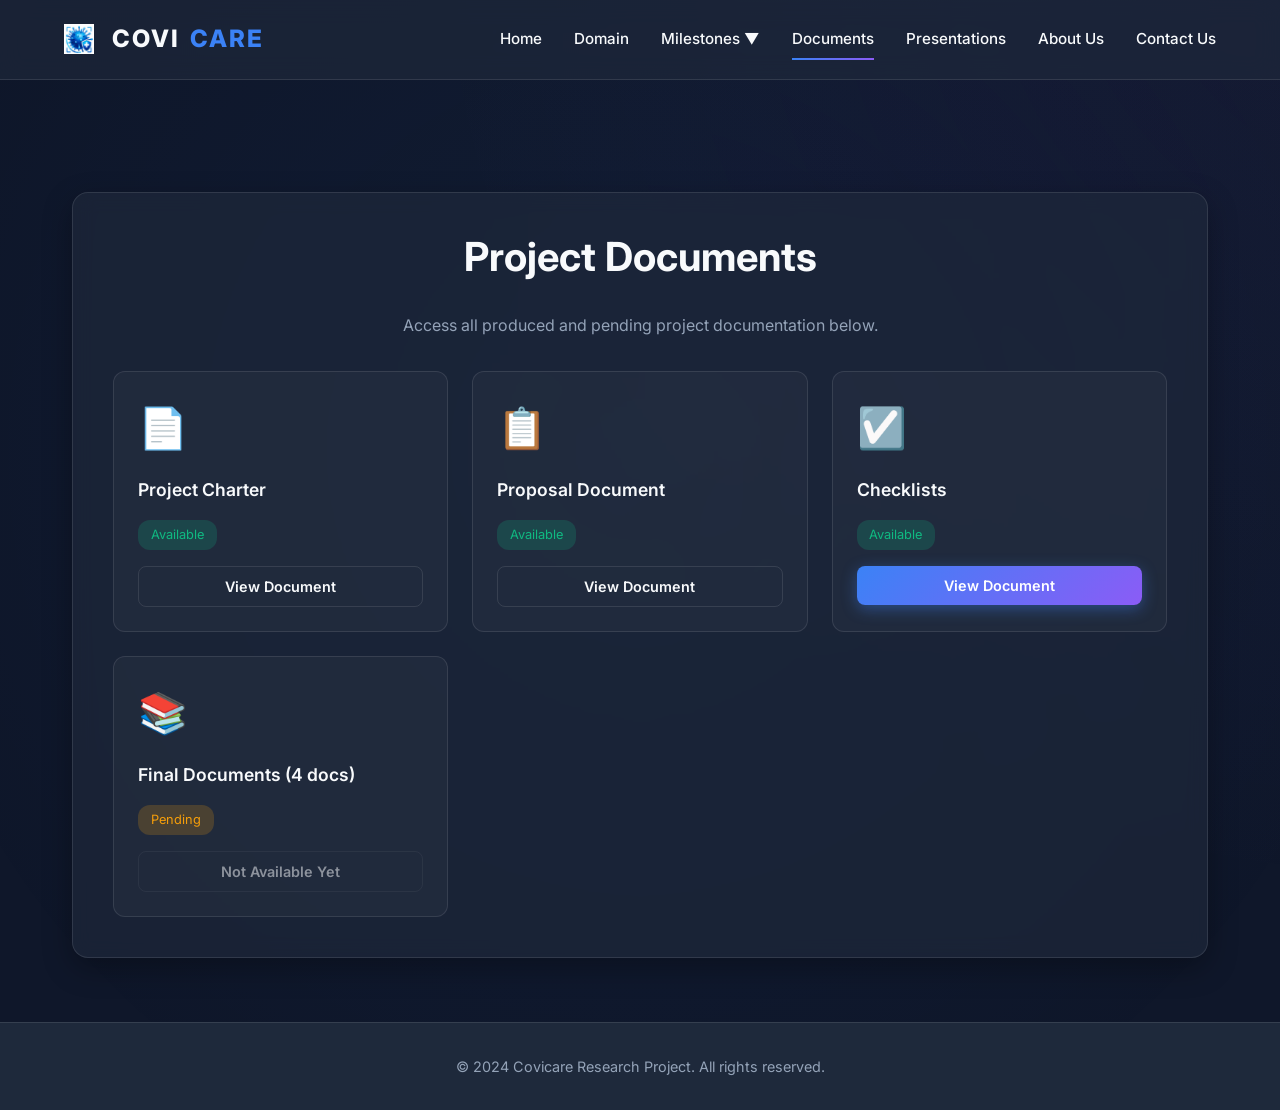
==== documents.html @ fa70e065 "Initial commit - Covicare Website" ====
<!DOCTYPE html>
<html lang="en">
<head>
    <meta charset="UTF-8">
    <meta name="viewport" content="width=device-width, initial-scale=1.0">
    <title>Documents | Covicare</title>
    <meta name="description" content="Project Documents and Resources for Covid-19 Detection Project">
    <link rel="stylesheet" href="css/style.css">
    <script src="js/main.js" defer></script>
    <style>
        .doc-list {
            list-style: none;
            display: grid;
            grid-template-columns: repeat(auto-fit, minmax(250px, 1fr));
            gap: 1.5rem;
            margin-top: 2rem;
        }
        .doc-item {
            background: rgba(255,255,255,0.03);
            border: 1px solid var(--glass-border);
            border-radius: 12px;
            padding: 1.5rem;
            transition: all 0.3s ease;
            display: flex;
            flex-direction: column;
            gap: 1rem;
        }
        .doc-item:hover {
            background: rgba(255,255,255,0.08);
            transform: translateY(-5px);
            border-color: var(--accent-primary);
        }
        .doc-icon {
            font-size: 2.5rem;
        }
        .doc-title {
            font-size: 1.1rem;
            font-weight: 600;
            color: var(--text-primary);
        }
        .doc-status {
            font-size: 0.8rem;
            padding: 0.3rem 0.8rem;
            border-radius: 12px;
            display: inline-block;
            width: fit-content;
        }
        .status-ready {
            background: rgba(16, 185, 129, 0.2);
            color: var(--success);
        }
        .status-pending {
            background: rgba(245, 158, 11, 0.2);
            color: var(--warning);
        }
    </style>
</head>
<body>

    <!-- Navigation -->
    <nav class="navbar">
        <a href="index.html" class="logo"><img src="images/logo.png" alt="Covicare Logo" style="height: 30px; margin-right: 8px; vertical-align: middle;">Covi<span>care</span></a>
        <div class="mobile-toggle">☰</div>
        <ul class="nav-links">
            <li><a href="index.html">Home</a></li>
            <li><a href="domain.html">Domain</a></li>
            <li class="dropdown">
                <a href="#milestones">Milestones ▼</a>
                <ul class="dropdown-menu">
                    <li><a href="milestones.html#proposal">Project Proposal</a></li>
                    <li><a href="milestones.html#progress1">Progress Presentation 1</a></li>
                    <li><a href="milestones.html#progress2">Progress Presentation 2</a></li>
                    <li><a href="milestones.html#final">Final Assessment</a></li>
                    <li><a href="milestones.html#viva">Viva</a></li>
                </ul>
            </li>
            <li><a href="documents.html" class="active">Documents</a></li>
            <li><a href="presentations.html">Presentations</a></li>
            <li><a href="about.html">About Us</a></li>
            <li><a href="contact.html">Contact Us</a></li>
        </ul>
    </nav>

    <!-- Main Content -->
    <main class="container">
        <section class="glass-card animate-fade-in" style="margin-top: 3rem;">
            <h2>Project Documents</h2>
            <p style="text-align: center; color: var(--text-secondary); margin-bottom: 2rem;">Access all produced and pending project documentation below.</p>
            
            <ul class="doc-list">
                <li class="doc-item">
                    <div class="doc-icon">📄</div>
                    <div class="doc-title">Project Charter</div>
                    <span class="doc-status status-ready">Available</span>
                    <a href="#" target="_blank" class="btn btn-outline" style="font-size: 0.9rem; padding: 0.5rem;">View Document</a>
                </li>
                <li class="doc-item delay-1">
                    <div class="doc-icon">📋</div>
                    <div class="doc-title">Proposal Document</div>
                    <span class="doc-status status-ready">Available</span>
                    <a href="#" target="_blank" class="btn btn-outline" style="font-size: 0.9rem; padding: 0.5rem;">View Document</a>
                </li>
                <li class="doc-item delay-2">
                    <div class="doc-icon">☑️</div>
                    <div class="doc-title">Checklists</div>
                    <span class="doc-status status-ready">Available</span>
                    <a href="https://drive.google.com/file/d/1dXo5_soHe2Y3JAO3VayMRNEI6qYyIRhc/view?usp=sharing" target="_blank" class="btn btn-primary" style="font-size: 0.9rem; padding: 0.5rem;">View Document</a>
                </li>
                <li class="doc-item delay-3">
                    <div class="doc-icon">📚</div>
                    <div class="doc-title">Final Documents (4 docs)</div>
                    <span class="doc-status status-pending">Pending</span>
                    <a href="#" class="btn btn-outline" style="font-size: 0.9rem; padding: 0.5rem; opacity: 0.5;">Not Available Yet</a>
                </li>
            </ul>
        </section>
    </main>

    <!-- Footer -->
    <footer>
        <p>&copy; 2024 Covicare Research Project. All rights reserved.</p>
    </footer>

</body>
</html>
---- css/style.css ----
@import url('https://fonts.googleapis.com/css2?family=Inter:wght@300;400;500;600;700;800&display=swap');

:root {
  /* Colors */
  --bg-primary: #0f172a;
  --bg-secondary: #1e293b;
  --text-primary: #f8fafc;
  --text-secondary: #94a3b8;
  --accent-primary: #3b82f6;
  --accent-secondary: #8b5cf6;
  --success: #10b981;
  --warning: #f59e0b;
  --danger: #ef4444;
  --glass-bg: rgba(30, 41, 59, 0.7);
  --glass-border: rgba(255, 255, 255, 0.1);
  --nav-height: 80px;
}

* {
  margin: 0;
  padding: 0;
  box-sizing: border-box;
}

html {
  scroll-behavior: smooth;
}

body {
  font-family: 'Inter', sans-serif;
  background-color: var(--bg-primary);
  color: var(--text-primary);
  line-height: 1.6;
  overflow-x: hidden;
  position: relative;
}

/* Background effects */
body::before {
  content: '';
  position: fixed;
  top: -50%;
  left: -50%;
  width: 200%;
  height: 200%;
  background: radial-gradient(circle at 50% 50%, rgba(59, 130, 246, 0.05) 0%, transparent 50%),
              radial-gradient(circle at 80% 20%, rgba(139, 92, 246, 0.05) 0%, transparent 40%);
  z-index: -1;
  pointer-events: none;
}

/* Typography */
h1, h2, h3, h4, h5, h6 {
  font-weight: 700;
  line-height: 1.2;
  margin-bottom: 1rem;
}

h1 {
  font-size: 3.5rem;
  background: linear-gradient(135deg, #fff 0%, #94a3b8 100%);
  -webkit-background-clip: text;
  -webkit-text-fill-color: transparent;
}

h2 {
  font-size: 2.5rem;
  margin-bottom: 2rem;
  text-align: center;
}

a {
  color: var(--accent-primary);
  text-decoration: none;
  transition: all 0.3s ease;
}

a:hover {
  color: var(--accent-secondary);
}

/* Navigation */
.navbar {
  position: fixed;
  top: 0;
  left: 0;
  width: 100%;
  height: var(--nav-height);
  background: var(--glass-bg);
  backdrop-filter: blur(12px);
  -webkit-backdrop-filter: blur(12px);
  border-bottom: 1px solid var(--glass-border);
  z-index: 1000;
  display: flex;
  justify-content: space-between;
  align-items: center;
  padding: 0 5%;
  transition: all 0.3s ease;
}

.navbar .logo {
  font-size: 1.5rem;
  font-weight: 800;
  color: var(--text-primary);
  text-transform: uppercase;
  letter-spacing: 2px;
  display: flex;
  align-items: center;
  gap: 10px;
}

.navbar .logo span {
  color: var(--accent-primary);
}

.nav-links {
  display: flex;
  list-style: none;
  gap: 2rem;
}

.nav-links li {
  position: relative;
}

.nav-links a {
  color: var(--text-primary);
  font-weight: 500;
  font-size: 0.95rem;
  padding: 0.5rem 0;
  display: block;
}

.nav-links a::after {
  content: '';
  position: absolute;
  bottom: 0;
  left: 0;
  width: 0;
  height: 2px;
  background: linear-gradient(90deg, var(--accent-primary), var(--accent-secondary));
  transition: width 0.3s ease;
}

.nav-links a:hover::after,
.nav-links a.active::after {
  width: 100%;
}

/* Dropdown */
.dropdown {
  position: relative;
}

.dropdown-menu {
  position: absolute;
  top: 100%;
  left: 0;
  background: var(--bg-secondary);
  border: 1px solid var(--glass-border);
  border-radius: 8px;
  min-width: 200px;
  opacity: 0;
  visibility: hidden;
  transform: translateY(10px);
  transition: all 0.3s ease;
  box-shadow: 0 10px 25px rgba(0,0,0,0.5);
  list-style: none;
  padding: 0.5rem 0;
}

.dropdown:hover .dropdown-menu {
  opacity: 1;
  visibility: visible;
  transform: translateY(0);
}

.dropdown-menu li {
  width: 100%;
}

.dropdown-menu a {
  padding: 0.7rem 1.5rem;
  font-size: 0.9rem;
}

.dropdown-menu a::after {
  display: none;
}

.dropdown-menu a:hover {
  background: rgba(255,255,255,0.05);
  color: var(--accent-primary);
}

/* Mobile Menu Toggle */
.mobile-toggle {
  display: none;
  cursor: pointer;
  font-size: 1.5rem;
  color: var(--text-primary);
}

/* Main Container */
.container {
  max-width: 1200px;
  margin: 0 auto;
  padding: calc(var(--nav-height) + 4rem) 2rem 4rem;
  min-height: calc(100vh - 100px);
}

/* Glass Card */
.glass-card {
  background: var(--glass-bg);
  backdrop-filter: blur(10px);
  border: 1px solid var(--glass-border);
  border-radius: 16px;
  padding: 2.5rem;
  box-shadow: 0 10px 30px rgba(0, 0, 0, 0.3);
  transition: transform 0.3s ease, box-shadow 0.3s ease;
}

.glass-card:hover {
  transform: translateY(-5px);
  box-shadow: 0 15px 35px rgba(0, 0, 0, 0.4);
}

/* Buttons */
.btn {
  display: inline-block;
  padding: 0.8rem 2rem;
  border-radius: 8px;
  font-weight: 600;
  text-align: center;
  cursor: pointer;
  transition: all 0.3s ease;
  border: none;
  outline: none;
}

.btn-primary {
  background: linear-gradient(135deg, var(--accent-primary), var(--accent-secondary));
  color: white;
  box-shadow: 0 4px 15px rgba(59, 130, 246, 0.4);
}

.btn-primary:hover {
  transform: translateY(-2px);
  box-shadow: 0 6px 20px rgba(59, 130, 246, 0.6);
  color: white;
}

.btn-outline {
  background: transparent;
  color: var(--text-primary);
  border: 1px solid var(--glass-border);
}

.btn-outline:hover {
  background: rgba(255, 255, 255, 0.05);
  border-color: var(--accent-primary);
}

/* Footer */
footer {
  background: var(--bg-secondary);
  border-top: 1px solid var(--glass-border);
  padding: 2rem 5%;
  text-align: center;
  margin-top: auto;
}

footer p {
  color: var(--text-secondary);
  font-size: 0.9rem;
}

/* Animations */
@keyframes fadeInUp {
  from {
    opacity: 0;
    transform: translateY(20px);
  }
  to {
    opacity: 1;
    transform: translateY(0);
  }
}

.animate-fade-in {
  animation: fadeInUp 0.8s ease backwards;
}

.delay-1 { animation-delay: 0.2s; }
.delay-2 { animation-delay: 0.4s; }
.delay-3 { animation-delay: 0.6s; }

/* Responsive */
@media (max-width: 768px) {
  .nav-links {
    position: fixed;
    top: var(--nav-height);
    left: -100%;
    width: 100%;
    height: calc(100vh - var(--nav-height));
    background: var(--bg-secondary);
    flex-direction: column;
    align-items: center;
    justify-content: center;
    gap: 2rem;
    transition: left 0.3s ease;
  }
  
  .nav-links.active {
    left: 0;
  }
  
  .mobile-toggle {
    display: block;
  }
  
  h1 {
    font-size: 2.5rem;
  }
  
  .dropdown-menu {
    position: static;
    opacity: 1;
    visibility: visible;
    transform: none;
    box-shadow: none;
    background: transparent;
    border: none;
    display: none;
  }
  
  .dropdown.active .dropdown-menu {
    display: block;
  }
}
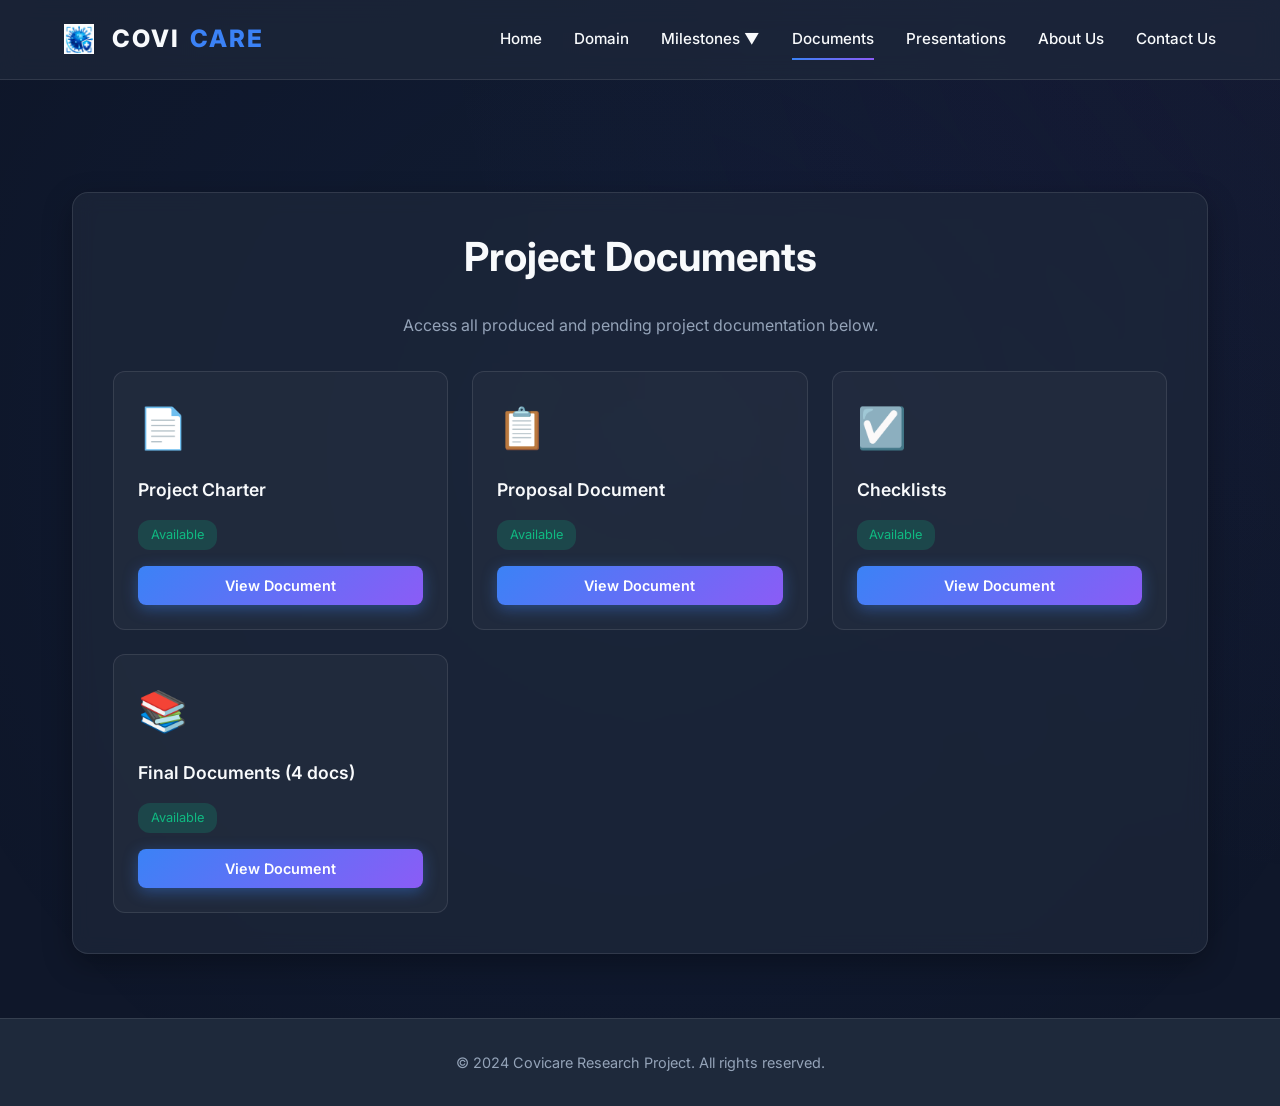
==== commit 145ed2a0: "add final presentation" ====
--- a/documents.html
+++ b/documents.html
@@ -92,13 +92,13 @@
                     <div class="doc-icon">📄</div>
                     <div class="doc-title">Project Charter</div>
                     <span class="doc-status status-ready">Available</span>
-                    <a href="#" target="_blank" class="btn btn-outline" style="font-size: 0.9rem; padding: 0.5rem;">View Document</a>
+                    <a href="https://drive.google.com/file/d/1xSx_2Cf_i1_IzKz6hA8ZysBBBYXAUqD3/view?usp=sharing" target="_blank" class="btn btn-primary" style="font-size: 0.9rem; padding: 0.5rem;">View Document</a>
                 </li>
                 <li class="doc-item delay-1">
                     <div class="doc-icon">📋</div>
                     <div class="doc-title">Proposal Document</div>
                     <span class="doc-status status-ready">Available</span>
-                    <a href="#" target="_blank" class="btn btn-outline" style="font-size: 0.9rem; padding: 0.5rem;">View Document</a>
+                    <a href="https://drive.google.com/file/d/1XbE5NhjyU-j1sJHnGaqLYnBIw5DyiJv2/view?usp=sharing" target="_blank" class="btn btn-primary" style="font-size: 0.9rem; padding: 0.5rem;">View Document</a>
                 </li>
                 <li class="doc-item delay-2">
                     <div class="doc-icon">☑️</div>
@@ -109,8 +109,8 @@
                 <li class="doc-item delay-3">
                     <div class="doc-icon">📚</div>
                     <div class="doc-title">Final Documents (4 docs)</div>
-                    <span class="doc-status status-pending">Pending</span>
-                    <a href="#" class="btn btn-outline" style="font-size: 0.9rem; padding: 0.5rem; opacity: 0.5;">Not Available Yet</a>
+                    <span class="doc-status status-ready">Available</span>
+                    <a href="https://drive.google.com/drive/folders/1nxUz_L2e46eBrrdZrX6juxsOO_K7m0lz?usp=sharing" target="_blank" class="btn btn-primary" style="font-size: 0.9rem; padding: 0.5rem;">View Document</a>
                 </li>
             </ul>
         </section>
